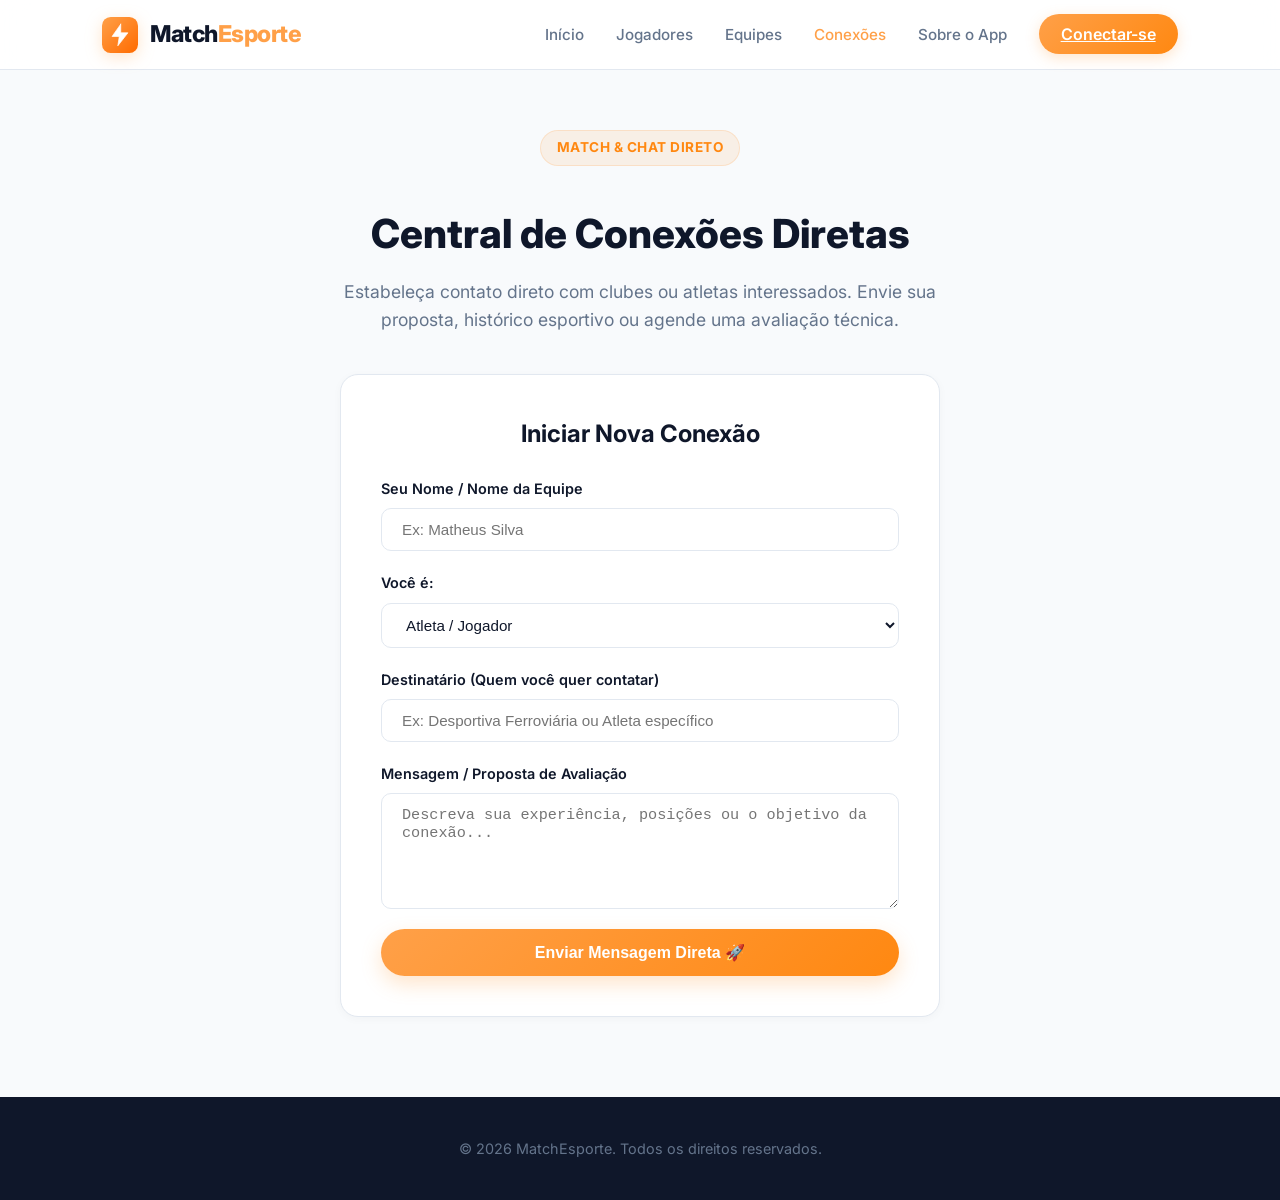
==== conexoes.html @ e2c893e6 "Add conexoes.html for direct connection page This file contains the HTML structure for the 'Conexões" ====
<!DOCTYPE html>
<html lang="pt-BR">
<head>
    <meta charset="UTF-8">
    <meta name="viewport" content="width=device-width, initial-scale=1.0">
    <title>MatchEsporte - Conexões Diretas</title>
    <!-- Google Fonts -->
    <link href="https://fonts.googleapis.com/css2?family=Inter:wght@300;400;500;600;700;800&display=swap" rel="stylesheet">
    <link rel="stylesheet" href="style.css">
</head>
<body>

    <!-- CABEÇALHO / NAVBAR -->
    <header class="navbar">
        <a href="home.html" class="logo-brand">
            <svg class="logo-icon-svg" viewBox="0 0 100 100" fill="none" xmlns="http://www.w3.org/2000/svg">
                <rect width="100" height="100" rx="24" fill="url(#logo-grad)"/>
                <path d="M52 20L28 54H48L44 80L72 44H52L52 20Z" fill="white" stroke="white" stroke-width="2" stroke-linecap="round" stroke-linejoin="round"/>
                <defs>
                    <linearGradient id="logo-grad" x1="0" y1="0" x2="100" y2="100" gradientUnits="userSpaceOnUse">
                        <stop stop-color="#FFA048"/>
                        <stop offset="1" stop-color="#FF6B00"/>
                    </linearGradient>
                </defs>
            </svg>
            <div class="logo">Match<span>Esporte</span></div>
        </a>
        
        <button class="menu-toggle" id="mobile-menu-btn" aria-label="Abrir Menu">
            <span></span>
            <span></span>
            <span></span>
        </button>

        <nav id="nav-menu">
            <ul>
                <li><a href="home.html">Início</a></li>
                <li><a href="jogadores.html">Jogadores</a></li>
                <li><a href="equipes.html">Equipes</a></li>
                <li><a href="conexoes.html" class="active">Conexões</a></li>
                <li><a href="sobre.html">Sobre o App</a></li>
                <li><a href="conexoes.html" class="btn-nav">Conectar-se</a></li>
            </ul>
        </nav>
    </header>

    <!-- CONTEÚDO PRINCIPAL: CONEXÕES DIRETAS -->
    <main class="main-content-page">
        <section class="page-header-section">
            <span class="badge">Match & Chat Direto</span>
            <h1>Central de Conexões Diretas</h1>
            <p>Estabeleça contato direto com clubes ou atletas interessados. Envie sua proposta, histórico esportivo ou agende uma avaliação técnica.</p>
        </section>

        <div class="connection-container">
            <div class="connection-card-form">
                <h2>Iniciar Nova Conexão</h2>
                <form onsubmit="event.preventDefault(); alert('Solicitação enviada com sucesso! O clube ou atleta responderá em breve.');">
                    <div class="form-group">
                        <label for="seu-nome">Seu Nome / Nome da Equipe</label>
                        <input type="text" id="seu-nome" placeholder="Ex: Matheus Silva" required class="search-input">
                    </div>

                    <div class="form-group">
                        <label for="tipo-perfil">Você é:</label>
                        <select id="tipo-perfil" class="filter-select" required>
                            <option value="atleta">Atleta / Jogador</option>
                            <option value="clube">Clube / Olheiro / Equipe</option>
                        </select>
                    </div>

                    <div class="form-group">
                        <label for="destinatario">Destinatário (Quem você quer contatar)</label>
                        <input type="text" id="destinatario" placeholder="Ex: Desportiva Ferroviária ou Atleta específico" required class="search-input">
                    </div>

                    <div class="form-group">
                        <label for="mensagem">Mensagem / Proposta de Avaliação</label>
                        <textarea id="mensagem" rows="5" placeholder="Descreva sua experiência, posições ou o objetivo da conexão..." class="search-input" required style="resize: vertical;"></textarea>
                    </div>

                    <button type="submit" class="btn-primary btn-full">Enviar Mensagem Direta 🚀</button>
                </form>
            </div>
        </div>
    </main>

    <!-- RODAPÉ -->
    <footer class="footer">
        <p>&copy; 2026 MatchEsporte. Todos os direitos reservados.</p>
    </footer>

    <script>
        const menuBtn = document.getElementById('mobile-menu-btn');
        const navMenu = document.getElementById('nav-menu');
        menuBtn.addEventListener('click', () => { navMenu.classList.toggle('active'); });
    </script>
</body>
</html>
---- style.css ----
/* ==========================================================================
   VARIAVEIS E PALETA DE CORES (MATCHESPORTE)
   ========================================================================== */
:root {
    --primary: #FFA048;          
    --primary-hover: #FF8811;    
    --primary-glow: rgba(255, 160, 72, 0.28);
    --secondary: #0F172A;        
    --bg-main: #F8FAFC;          
    --neutral-1: #F1F5F9;
    --neutral-2: #FFFFFF;        
    --neutral-3: #E2E8F0;        
    --neutral-4: #64748B;        
    --neutral-5: #0F172A;        
    --shadow-sm: 0 2px 10px rgba(15, 23, 42, 0.03);
    --shadow-md: 0 10px 30px rgba(15, 23, 42, 0.08);
    --shadow-lg: 0 20px 40px rgba(15, 23, 42, 0.12);
    --radius-sm: 10px;
    --radius-md: 18px;
    --radius-lg: 24px;
    --transition: all 0.25s cubic-bezier(0.4, 0, 0.2, 1); /* Menor que 400ms para fluidez */
}

/* RESET E ESTILOS GLOBAIS */
* {
    margin: 0;
    padding: 0;
    box-sizing: border-box;
}

html {
    scroll-behavior: smooth;
}

body {
    font-family: 'Inter', -apple-system, BlinkMacSystemFont, sans-serif;
    background-color: var(--bg-main);
    color: var(--neutral-5);
    line-height: 1.6;
    overflow-x: hidden;
    -webkit-font-smoothing: antialiased;
}

/* ==========================================================================
   NAVBAR & LOGO SVG
   ========================================================================== */
.navbar {
    display: flex;
    justify-content: space-between;
    align-items: center;
    padding: 16px 8%;
    background-color: rgba(255, 255, 255, 0.88);
    backdrop-filter: blur(14px);
    -webkit-backdrop-filter: blur(14px);
    position: fixed;
    top: 0;
    width: 100%;
    z-index: 1000;
    border-bottom: 1px solid var(--neutral-3);
    transition: var(--transition);
}

.logo-brand {
    display: flex;
    align-items: center;
    gap: 12px;
    text-decoration: none;
}

.logo-icon-svg {
    width: 36px;
    height: 36px;
    filter: drop-shadow(0 4px 8px var(--primary-glow));
}

.logo {
    font-size: 1.45rem;
    font-weight: 800;
    letter-spacing: -0.5px;
    color: var(--neutral-5);
}

.logo span {
    color: var(--primary);
}

.menu-toggle {
    display: none;
    flex-direction: column;
    justify-content: space-between;
    width: 26px;
    height: 18px;
    background: transparent;
    border: none;
    cursor: pointer;
    z-index: 1001;
}

.menu-toggle span {
    width: 100%;
    height: 2.5px;
    background-color: var(--neutral-5);
    border-radius: 4px;
    transition: var(--transition);
}

.navbar nav ul {
    display: flex;
    list-style: none;
    gap: 32px;
    align-items: center;
}

/* ==========================================================================
   APLICAÇÃO DE :first-child, :last-child e :not() NO MENU DE NAVEGAÇÃO
   ========================================================================== */
/* O primeiro item do menu ganha um destaque sutil */
.navbar nav ul li:first-child a {
    font-weight: 600;
}

/* O último item do menu (geralmente o botão de destaque) usa :not() para não seguir o estilo padrão de texto */
.navbar nav ul li:not(:last-child) a {
    text-decoration: none;
    color: var(--neutral-4);
    font-weight: 500;
    font-size: 0.95rem;
    transition: var(--transition);
}

.navbar nav ul li:not(:last-child) a:hover,
.navbar nav ul li:not(:last-child) a.active {
    color: var(--primary);
}

/* Foco do Teclado (:focus-visible) obrigatório e visível em todos os links do menu */
.navbar nav ul li a:focus-visible {
    outline: 3px solid var(--primary);
    outline-offset: 4px;
    border-radius: 4px;
}

.btn-nav {
    background: linear-gradient(135deg, var(--primary) 0%, var(--primary-hover) 100%);
    color: var(--neutral-2) !important;
    padding: 10px 22px;
    border-radius: 30px;
    font-weight: 600 !important;
    box-shadow: 0 4px 14px var(--primary-glow);
    transition: var(--transition);
}

/* Microinterações completas para o botão principal do menu */
.btn-nav:hover {
    transform: translateY(-2px);
    box-shadow: 0 6px 20px var(--primary-glow);
}

.btn-nav:focus-visible {
    outline: 3px solid var(--secondary);
    outline-offset: 2px;
}

.btn-nav:active {
    transform: translateY(0) scale(0.98);
}

/* ==========================================================================
   HERO SECTION
   ========================================================================== */
.hero {
    min-height: 85vh;
    display: flex;
    align-items: center;
    justify-content: center;
    text-align: center;
    padding: 150px 20px 80px;
    background: radial-gradient(circle at top, rgba(255, 160, 72, 0.12) 0%, transparent 65%), var(--neutral-2);
    border-bottom: 1px solid var(--neutral-3);
}

.hero-content {
    max-width: 820px;
}

.badge {
    display: inline-flex;
    align-items: center;
    gap: 8px;
    background-color: rgba(255, 160, 72, 0.12);
    color: var(--primary-hover);
    padding: 6px 16px;
    border-radius: 20px;
    font-size: 0.85rem;
    font-weight: 700;
    letter-spacing: 0.5px;
    text-transform: uppercase;
    margin-bottom: 24px;
    border: 1px solid rgba(255, 160, 72, 0.2);
}

.hero h1 {
    font-size: 3.5rem;
    font-weight: 800;
    line-height: 1.15;
    letter-spacing: -1.2px;
    margin-bottom: 24px;
    color: var(--neutral-5);
}

.hero p {
    font-size: 1.25rem;
    color: var(--neutral-4);
    margin-bottom: 40px;
    font-weight: 400;
}

.hero-buttons {
    display: flex;
    justify-content: center;
    gap: 16px;
}

/* ==========================================================================
   BOTÕES GERAIS COM MICROINTERAÇÕES (:hover, :focus-visible, :active)
   ========================================================================== */
.btn-primary, .btn-secondary {
    padding: 14px 32px;
    border-radius: 30px;
    font-weight: 600;
    font-size: 1rem;
    text-decoration: none;
    transition: var(--transition);
    cursor: pointer;
    border: none;
}

.btn-primary {
    background: linear-gradient(135deg, var(--primary) 0%, var(--primary-hover) 100%);
    color: var(--neutral-2);
    box-shadow: 0 8px 20px var(--primary-glow);
}

/* 1. Hover Mouse em cima */
.btn-primary:hover {
    transform: translateY(-3px);
    box-shadow: 0 12px 24px var(--primary-glow);
}

/* 2. Focus do Teclado (Nunca removido!) */
.btn-primary:focus-visible {
    outline: 3px solid var(--secondary);
    outline-offset: 3px;
}

/* 3. Active Sendo clicado */
.btn-primary:active {
    transform: translateY(-1px) scale(0.98);
}

.btn-secondary {
    background-color: var(--neutral-2);
    color: var(--neutral-5);
    border: 1px solid var(--neutral-3);
    box-shadow: var(--shadow-sm);
}

.btn-secondary:hover {
    border-color: var(--primary);
    color: var(--primary);
    transform: translateY(-3px);
}

.btn-secondary:focus-visible {
    outline: 3px solid var(--primary);
    outline-offset: 3px;
}

.btn-secondary:active {
    transform: translateY(-1px) scale(0.98);
}

/* ==========================================================================
   SEÇÃO RECURSOS & CARDS COM :nth-child e :hover
   ========================================================================== */
.features {
    padding: 100px 10%;
    background-color: var(--bg-main);
}

.features-container h2 {
    text-align: center;
    font-size: 2.25rem;
    font-weight: 800;
    letter-spacing: -0.5px;
    margin-bottom: 50px;
    color: var(--neutral-5);
}

.features-grid {
    display: grid;
    grid-template-columns: repeat(3, 1fr);
    gap: 32px;
    max-width: 1100px;
    margin: 0 auto;
}

.feature-card {
    background-color: var(--neutral-2);
    padding: 40px 32px;
    border-radius: var(--radius-md);
    border: 1px solid var(--neutral-3);
    box-shadow: var(--shadow-sm);
    transition: var(--transition);
}

/* APLICAÇÃO DE :nth-child(even) para diferenciar o card do meio sutilmente */
.features-grid .feature-card:nth-child(even) {
    background: linear-gradient(135deg, var(--neutral-2) 0%, rgba(255, 160, 72, 0.03) 100%);
    border-color: rgba(255, 160, 72, 0.2);
}

/* Efeito Hover nos cards (sobe e ganha sombra) */
.feature-card:hover {
    transform: translateY(-8px);
    box-shadow: var(--shadow-md);
    border-color: rgba(255, 160, 72, 0.5);
}

/* Foco por teclado nos cards para acessibilidade */
.feature-card:focus-visible {
    outline: 3px solid var(--primary);
    outline-offset: 4px;
}

.feature-icon {
    width: 52px;
    height: 52px;
    background: rgba(255, 160, 72, 0.12);
    color: var(--primary-hover);
    border-radius: 14px;
    display: flex;
    align-items: center;
    justify-content: center;
    font-size: 1.4rem;
    margin-bottom: 24px;
    transition: var(--transition);
}

/* Animação do ícone quando o card recebe hover */
.feature-card:hover .feature-icon {
    background: var(--primary);
    color: var(--neutral-2);
    transform: scale(1.05);
}

.feature-card h3 {
    font-size: 1.35rem;
    font-weight: 700;
    margin-bottom: 12px;
    color: var(--neutral-5);
}

.feature-card p {
    color: var(--neutral-4);
    font-size: 0.98rem;
    line-height: 1.65;
}

/* ==========================================================================
   ESTILOS PARA AS TELAS DE DIRETÓRIO (JOGADORES E EQUIPES)
   ========================================================================== */
.main-content-page {
    padding: 130px 8% 80px;
    min-height: 85vh;
}

.page-header-section {
    text-align: center;
    margin-bottom: 40px;
}

.page-header-section h1 {
    font-size: 2.5rem;
    font-weight: 800;
    margin: 12px 0;
    color: var(--neutral-5);
}

.page-header-section p {
    color: var(--neutral-4);
    font-size: 1.1rem;
    max-width: 650px;
    margin: 0 auto;
}

.filter-bar {
    display: flex;
    justify-content: center;
    gap: 16px;
    max-width: 700px;
    margin: 0 auto 40px;
}

.search-input, .filter-select {
    padding: 12px 20px;
    border-radius: var(--radius-sm);
    border: 1px solid var(--neutral-3);
    background-color: var(--neutral-2);
    font-size: 0.95rem;
    color: var(--neutral-5);
    outline: none;
    transition: var(--transition);
}

.search-input {
    flex: 2;
}

.filter-select {
    flex: 1;
}

/* Foco nos campos de input */
.search-input:focus, .filter-select:focus {
    border-color: var(--primary);
    box-shadow: 0 0 0 3px var(--primary-glow);
}

.directory-grid {
    display: grid;
    grid-template-columns: repeat(3, 1fr);
    gap: 30px;
    max-width: 1100px;
    margin: 0 auto;
}

.directory-card {
    background-color: var(--neutral-2);
    border-radius: var(--radius-md);
    border: 1px solid var(--neutral-3);
    padding: 24px;
    box-shadow: var(--shadow-sm);
    transition: var(--transition);
    display: flex;
    flex-direction: column;
    gap: 16px;
}

/* APLICAÇÃO DE :nth-child(even) nos cards de diretório */
.directory-card:nth-child(even) {
    background-color: #fafbfc;
}

.directory-card:hover {
    transform: translateY(-6px);
    box-shadow: var(--shadow-md);
    border-color: rgba(255, 160, 72, 0.4);
}

.card-top-info {
    display: flex;
    justify-content: space-between;
    align-items: center;
}

.status-badge {
    font-size: 0.75rem;
    font-weight: 700;
    padding: 4px 10px;
    border-radius: 12px;
}

.active-status {
    background-color: rgba(16, 185, 129, 0.12);
    color: #059669;
}

.hiring-status {
    background-color: rgba(255, 160, 72, 0.15);
    color: var(--primary-hover);
}

.sport-tag {
    font-size: 0.8rem;
    font-weight: 600;
    color: var(--neutral-4);
}

.profile-avatar-placeholder {
    width: 100%;
    height: 130px;
    background-color: var(--bg-main);
    border-radius: var(--radius-sm);
    display: flex;
    align-items: center;
    justify-content: center;
    font-size: 3rem;
    border: 1px solid var(--neutral-3);
}

.team-badge-bg {
    background: linear-gradient(135deg, rgba(15, 23, 42, 0.05) 0%, rgba(255, 160, 72, 0.1) 100%);
}

.directory-card h3 {
    font-size: 1.25rem;
    font-weight: 700;
    color: var(--neutral-5);
    margin-bottom: -10px;
}

.profile-subtitle {
    font-size: 0.9rem;
    color: var(--neutral-4);
    font-weight: 500;
}

.profile-stats {
    background-color: var(--bg-main);
    padding: 12px;
    border-radius: var(--radius-sm);
    font-size: 0.88rem;
    color: var(--neutral-4);
    display: flex;
    flex-direction: column;
    gap: 4px;
    border: 1px solid var(--neutral-3);
}

.profile-stats span {
    font-weight: 600;
    color: var(--neutral-5);
}

.btn-full {
    width: 100%;
    text-align: center;
    margin-top: auto;
}

/* ==========================================================================
   ESTILOS PARA FORMULÁRIOS (CONEXÕES, CONTATO E SUPORTE)
   ========================================================================== */
.connection-container {
    max-width: 600px;
    margin: 0 auto;
}

.connection-card-form {
    background-color: var(--neutral-2);
    border: 1px solid var(--neutral-3);
    padding: 40px;
    border-radius: var(--radius-md);
    box-shadow: var(--shadow-sm);
    transition: var(--transition);
}

.connection-card-form:hover {
    box-shadow: var(--shadow-md);
}

.connection-card-form h2 {
    font-size: 1.5rem;
    font-weight: 700;
    margin-bottom: 24px;
    color: var(--neutral-5);
    text-align: center;
}

.form-group {
    margin-bottom: 20px;
    display: flex;
    flex-direction: column;
    gap: 8px;
}

.form-group label {
    font-size: 0.9rem;
    font-weight: 600;
    color: var(--neutral-5);
}

.form-group .search-input,
.form-group .filter-select {
    width: 100%;
}

/* ==========================================================================
   ESTILOS DE SEÇÃO SOBRE E EQUIPE
   ========================================================================== */
.about-page-hero {
    padding: 160px 10% 80px;
    background: linear-gradient(180deg, var(--neutral-2) 0%, var(--bg-main) 100%);
    text-align: center;
    border-bottom: 1px solid var(--neutral-3);
}

.about-page-hero h1 {
    font-size: 3rem;
    font-weight: 800;
    letter-spacing: -1px;
    margin-bottom: 20px;
}

.about-page-hero p {
    max-width: 780px;
    margin: 0 auto;
    font-size: 1.2rem;
    color: var(--neutral-4);
}

.stats-grid {
    display: grid;
    grid-template-columns: repeat(3, 1fr);
    gap: 24px;
    max-width: 900px;
    margin: 50px auto 0;
}

.stat-card {
    background: var(--neutral-2);
    padding: 28px 20px;
    border-radius: var(--radius-md);
    border: 1px solid var(--neutral-3);
    box-shadow: var(--shadow-sm);
    transition: var(--transition);
}

/* Efeito hover nos cards de estatística */
.stat-card:hover {
    transform: translateY(-4px);
    border-color: var(--primary);
}

.stat-number {
    font-size: 2.2rem;
    font-weight: 800;
    color: var(--primary);
    margin-bottom: 4px;
}

.stat-label {
    font-size: 0.9rem;
    color: var(--neutral-4);
    font-weight: 500;
}

.about-details {
    padding: 90px 10%;
    background-color: var(--bg-main);
}

.about-grid {
    display: grid;
    grid-template-columns: repeat(2, 1fr);
    gap: 40px;
    max-width: 1100px;
    margin: 0 auto;
}

.about-box {
    background: var(--neutral-2);
    padding: 40px;
    border-radius: var(--radius-md);
    border: 1px solid var(--neutral-3);
    box-shadow: var(--shadow-sm);
    transition: var(--transition);
}

.about-box:hover {
    transform: translateY(-4px);
    box-shadow: var(--shadow-md);
}

.about-box h3 {
    font-size: 1.5rem;
    font-weight: 700;
    margin-bottom: 16px;
    color: var(--neutral-5);
    display: flex;
    align-items: center;
    gap: 10px;
}

.about-box p {
    color: var(--neutral-4);
    line-height: 1.7;
    font-size: 1.02rem;
}

.team-section {
    padding: 100px 10%;
    background-color: var(--neutral-2);
    border-top: 1px solid var(--neutral-3);
}

.team-header {
    text-align: center;
    margin-bottom: 60px;
}

.team-header h2 {
    font-size: 2.4rem;
    font-weight: 800;
    letter-spacing: -0.5px;
    color: var(--neutral-5);
    margin-bottom: 12px;
}

.team-header p {
    color: var(--neutral-4);
    font-size: 1.1rem;
}

.team-main {
    display: flex;
    flex-direction: column;
    align-items: center;
    gap: 60px;
}

.team-photo-wrapper {
    text-align: center;
    max-width: 650px;
    width: 100%;
}

.team-photo-wrapper img {
    border-radius: var(--radius-md);
    box-shadow: var(--shadow-lg);
    border: 1px solid var(--neutral-3);
    width: 100%;
    height: auto;
    object-fit: cover;
}

.team-photo-wrapper figcaption {
    margin-top: 14px;
    color: var(--neutral-4);
    font-size: 0.9rem;
    font-weight: 500;
}

.members-grid {
    display: grid;
    grid-template-columns: repeat(3, 1fr);
    gap: 32px;
    width: 100%;
    max-width: 1000px;
}

.member-card {
    background-color: var(--bg-main);
    padding: 36px 28px;
    border-radius: var(--radius-md);
    text-align: center;
    border: 1px solid var(--neutral-3);
    box-shadow: var(--shadow-sm);
    transition: var(--transition);
}

/* Efeito de hover nos membros da equipe */
.member-card:hover {
    transform: translateY(-6px);
    box-shadow: var(--shadow-md);
    border-color: rgba(255, 160, 72, 0.4);
}

.member-avatar {
    width: 68px;
    height: 68px;
    border-radius: 50%;
    background: linear-gradient(135deg, var(--primary) 0%, var(--secondary) 100%);
    color: var(--neutral-2);
    display: flex;
    align-items: center;
    justify-content: center;
    font-size: 1.35rem;
    font-weight: 700;
    margin: 0 auto 20px;
    box-shadow: 0 4px 12px rgba(0, 0, 0, 0.1);
}

.member-card h3 {
    font-size: 1.25rem;
    font-weight: 700;
    margin-bottom: 6px;
    color: var(--neutral-5);
}

.member-role {
    color: var(--neutral-4);
    font-size: 0.95rem;
    margin-bottom: 22px;
}

.instagram-link {
    display: inline-flex;
    align-items: center;
    justify-content: center;
    color: var(--primary-hover);
    background-color: rgba(255, 160, 72, 0.12);
    padding: 9px 20px;
    border-radius: 20px;
    text-decoration: none;
    font-weight: 600;
    font-size: 0.88rem;
    transition: var(--transition);
}

.instagram-link:hover {
    background-color: var(--primary);
    color: var(--neutral-2);
}

.instagram-link:focus-visible {
    outline: 3px solid var(--secondary);
    outline-offset: 2px;
}

/* ==========================================================================
   RODAPÉ
   ========================================================================== */
.footer {
    text-align: center;
    padding: 40px 20px;
    background-color: var(--secondary);
    color: var(--neutral-4);
    font-size: 0.9rem;
}

/* ==========================================================================
   RESPONSIVIDADE (MOBILE & TABLET)
   ========================================================================== */
@media (max-width: 992px) {
    .hero h1, .about-page-hero h1 {
        font-size: 2.75rem;
    }

    .members-grid,
    .features-grid,
    .about-grid {
        grid-template-columns: repeat(2, 1fr);
    }
}

@media (max-width: 768px) {
    .menu-toggle {
        display: flex;
    }

    .navbar nav {
        position: absolute;
        top: 100%;
        left: 0;
        width: 100%;
        background-color: rgba(255, 255, 255, 0.98);
        backdrop-filter: blur(16px);
        border-bottom: 1px solid var(--neutral-3);
        display: none;
        box-shadow: var(--shadow-md);
    }

    .navbar nav.active {
        display: block;
    }

    .navbar nav ul {
        flex-direction: column;
        padding: 30px 20px;
        gap: 20px;
    }

    .hero, .about-page-hero {
        padding-top: 130px;
    }

    .hero h1, .about-page-hero h1 {
        font-size: 2.1rem;
    }

    .hero-buttons {
        flex-direction: column;
    }

    .btn-primary, .btn-secondary {
        width: 100%;
    }

    .features, .team-section, .about-details {
        padding: 60px 6%;
    }

    .members-grid,
    .features-grid,
    .stats-grid,
    .about-grid {
        grid-template-columns: 1fr;
    }
}
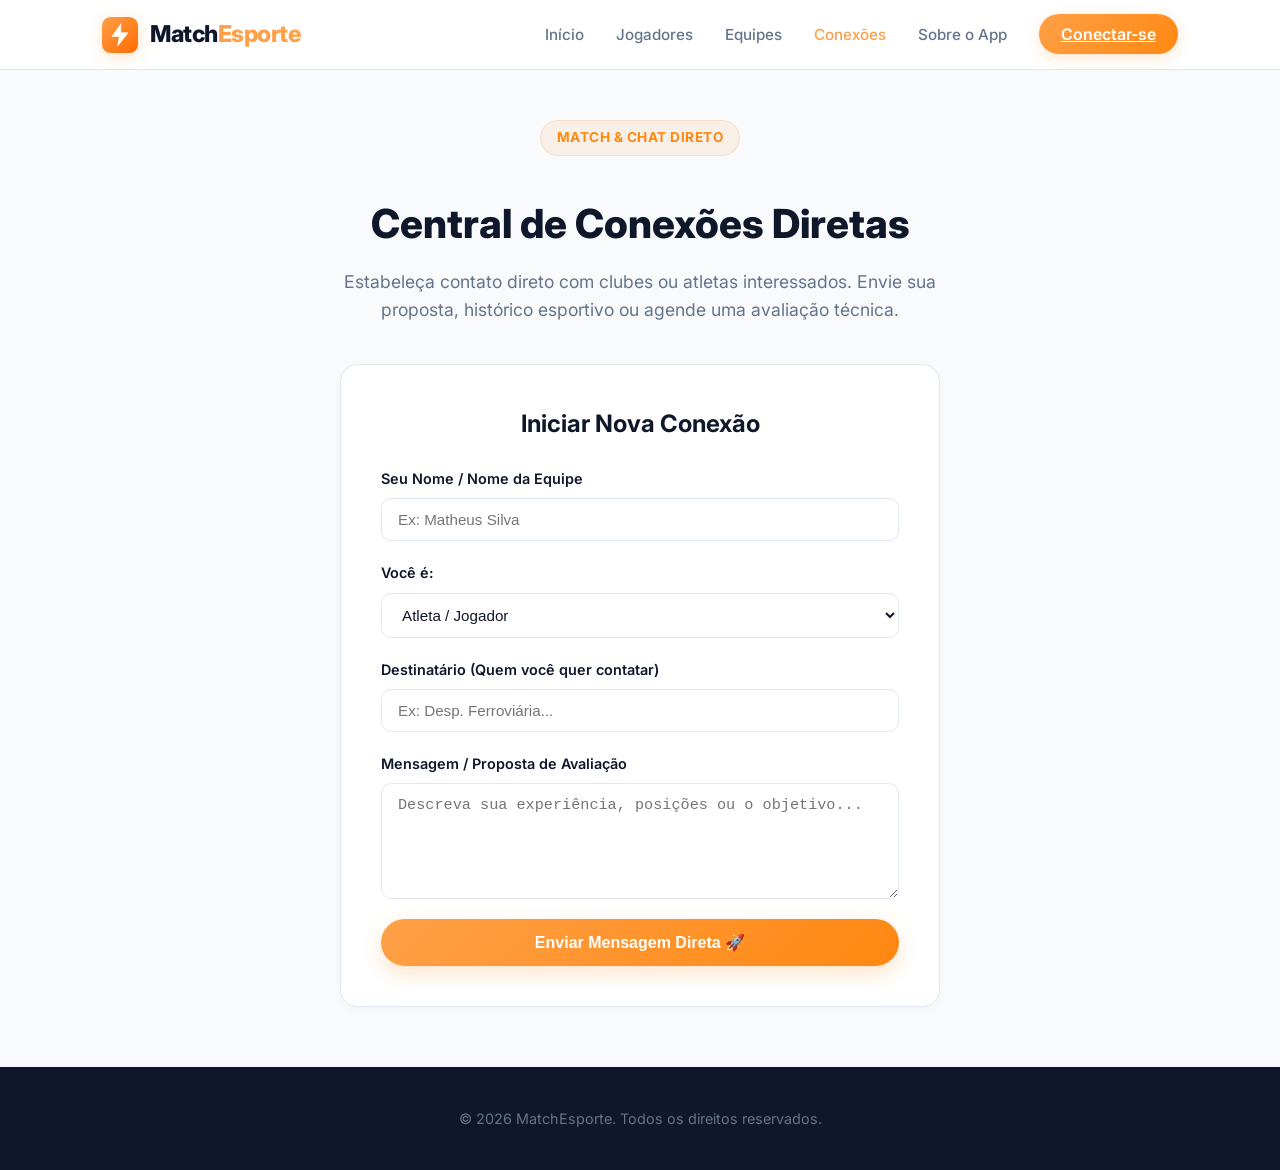
==== commit ee42156d: "Update conexoes.html" ====
--- a/conexoes.html
+++ b/conexoes.html
@@ -7,6 +7,20 @@
     <!-- Google Fonts -->
     <link href="https://fonts.googleapis.com/css2?family=Inter:wght@300;400;500;600;700;800&display=swap" rel="stylesheet">
     <link rel="stylesheet" href="style.css">
+    <style>
+        /* Estilo para garantir que placeholders longos ajustem e coloquem reticências no mobile */
+        .search-input {
+            text-overflow: ellipsis;
+            white-space: nowrap;
+            overflow: hidden;
+        }
+        /* Para telas maiores permitir quebra se necessário, mas no mobile previne corte feio */
+        @media (max-width: 600px) {
+            .search-input::placeholder {
+                font-size: 13px;
+            }
+        }
+    </style>
 </head>
 <body>
 
@@ -71,12 +85,13 @@
 
                     <div class="form-group">
                         <label for="destinatario">Destinatário (Quem você quer contatar)</label>
-                        <input type="text" id="destinatario" placeholder="Ex: Desportiva Ferroviária ou Atleta específico" required class="search-input">
+                        <!-- Exemplo otimizado e curto com reticências automáticas para não estourar no mobile -->
+                        <input type="text" id="destinatario" placeholder="Ex: Desp. Ferroviária..." required class="search-input">
                     </div>
 
                     <div class="form-group">
                         <label for="mensagem">Mensagem / Proposta de Avaliação</label>
-                        <textarea id="mensagem" rows="5" placeholder="Descreva sua experiência, posições ou o objetivo da conexão..." class="search-input" required style="resize: vertical;"></textarea>
+                        <textarea id="mensagem" rows="5" placeholder="Descreva sua experiência, posições ou o objetivo..." class="search-input" required style="resize: vertical;"></textarea>
                     </div>
 
                     <button type="submit" class="btn-primary btn-full">Enviar Mensagem Direta 🚀</button>
--- a/style.css
+++ b/style.css
@@ -899,3 +899,135 @@
         grid-template-columns: 1fr;
     }
 }
+
+/* ==========================================================================
+   CORREÇÃO DEFINITIVA DE CONTEÚDO CORTADO EM JOGADORES E EQUIPES
+   ========================================================================== */
+
+/* Garante que o container principal ocupe 100% da largura segura e centralizada */
+.main-content-page {
+    width: 100%;
+    max-width: 1200px;
+    margin: 0 auto;
+    padding: 120px 4% 60px 4%; /* Margens laterais seguras de 4% para mobile */
+}
+
+/* Corrige o grid para que os cards se ajustem automaticamente ao tamanho da tela */
+.directory-grid {
+    display: grid;
+    grid-template-columns: repeat(auto-fit, minmax(280px, 1fr));
+    gap: 20px;
+    width: 100%;
+    max-width: 100%;
+    margin: 0 auto;
+}
+
+/* Estilização interna do card para evitar qualquer transbordamento */
+.directory-card {
+    background-color: var(--neutral-2);
+    border-radius: var(--radius-md);
+    border: 1px solid var(--neutral-3);
+    padding: 20px;
+    box-shadow: var(--shadow-sm);
+    transition: var(--transition);
+    display: flex;
+    flex-direction: column;
+    justify-content: space-between;
+    width: 100%;
+    box-sizing: border-box;
+    word-break: break-word; /* Evita que textos longos estourem o card */
+}
+
+/* Ajustes visuais internos para que tudo fique visível no celular */
+.card-top-info {
+    display: flex;
+    justify-content: space-between;
+    align-items: center;
+    margin-bottom: 12px;
+    flex-wrap: wrap;
+    gap: 8px;
+}
+
+.profile-avatar-placeholder {
+    width: 100%;
+    height: 110px; /* Altura otimizada para mobile */
+    background-color: var(--bg-main);
+    border-radius: var(--radius-sm);
+    display: flex;
+    align-items: center;
+    justify-content: center;
+    font-size: 2.8rem;
+    border: 1px solid var(--neutral-3);
+    margin-bottom: 12px;
+}
+
+.directory-card h3 {
+    font-size: 1.15rem;
+    font-weight: 700;
+    color: var(--neutral-5);
+    margin-bottom: 4px;
+}
+
+.profile-subtitle {
+    font-size: 0.88rem;
+    color: var(--neutral-4);
+    font-weight: 500;
+    margin-bottom: 12px;
+}
+
+.profile-stats {
+    background-color: var(--bg-main);
+    padding: 10px 12px;
+    border-radius: var(--radius-sm);
+    font-size: 0.85rem;
+    color: var(--neutral-4);
+    display: flex;
+    flex-direction: column;
+    gap: 6px;
+    border: 1px solid var(--neutral-3);
+    margin-bottom: 16px;
+}
+
+.profile-stats span {
+    font-weight: 600;
+    color: var(--neutral-5);
+}
+
+/* Botões do card alinhados e sem cortar */
+.directory-card .btn-primary {
+    width: 100%;
+    padding: 12px 16px;
+    font-size: 0.9rem;
+    text-align: center;
+    box-sizing: border-box;
+}
+
+/* Filtros responsivos */
+.filter-bar {
+    display: flex;
+    flex-direction: column; /* No mobile empilha o input e o select perfeitamente */
+    gap: 12px;
+    width: 100%;
+    max-width: 100%;
+    margin: 0 auto 30px;
+}
+
+.search-input, .filter-select {
+    width: 100%;
+    padding: 12px 16px;
+    font-size: 0.95rem;
+    box-sizing: border-box;
+}
+
+/* Ajuste específico para telas maiores (computador/tablet) */
+@media (min-width: 768px) {
+    .filter-bar {
+        flex-direction: row; /* No computador volta a ficar lado a lado */
+    }
+    .search-input {
+        flex: 2;
+    }
+    .filter-select {
+        flex: 1;
+    }
+}
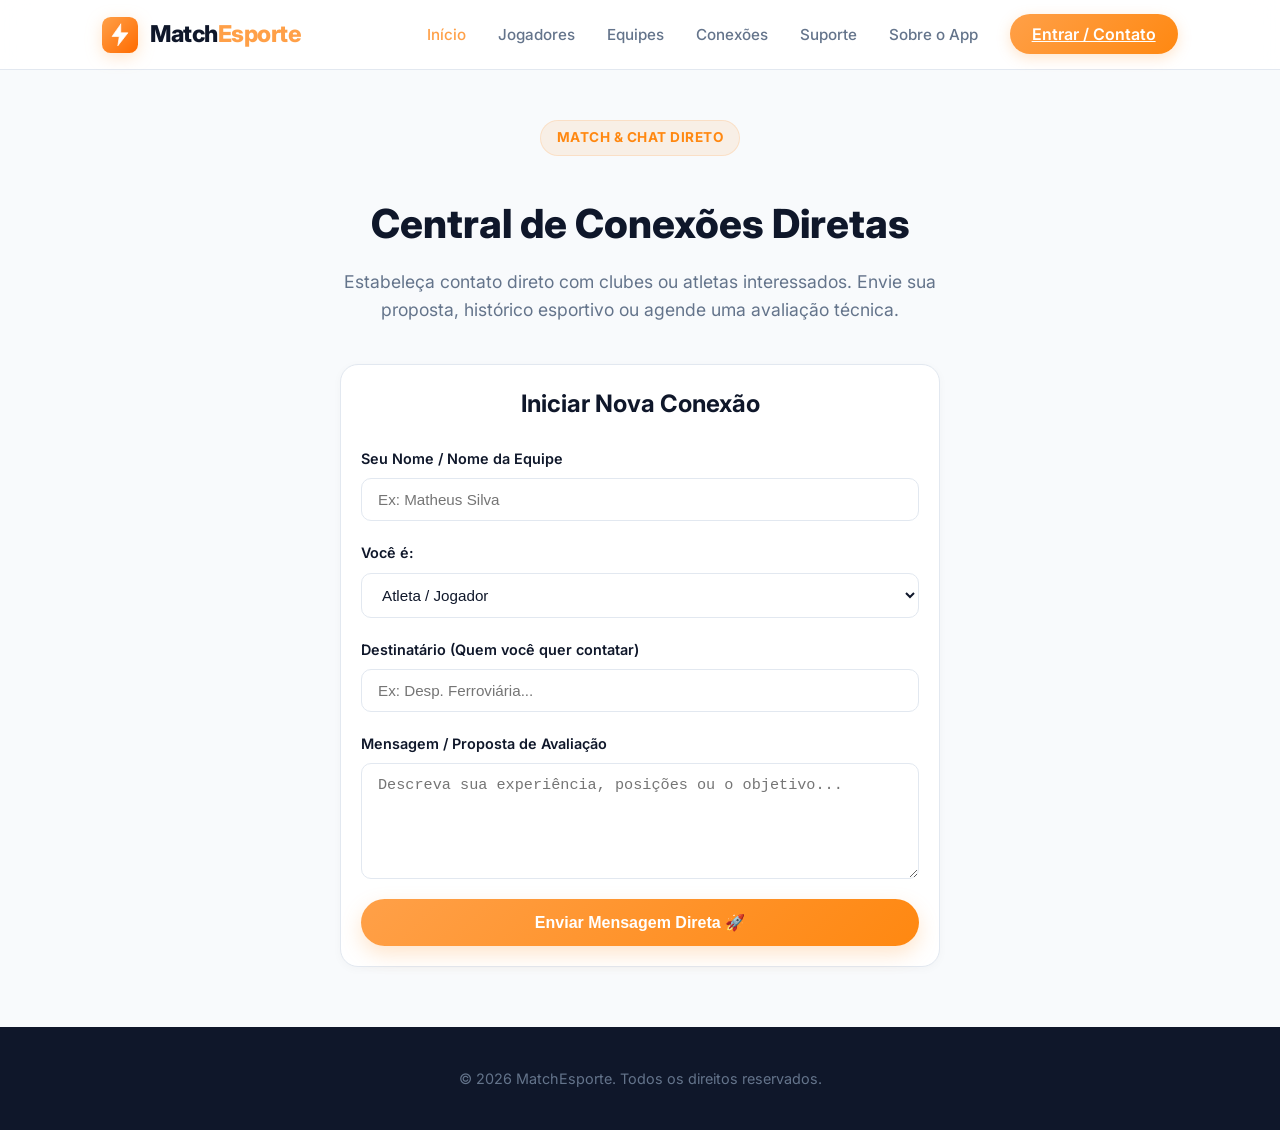
==== commit 3f459f20: "Update conexoes.html" ====
--- a/conexoes.html
+++ b/conexoes.html
@@ -48,12 +48,13 @@
 
         <nav id="nav-menu">
             <ul>
-                <li><a href="home.html">Início</a></li>
+                <li><a href="home.html" class="active">Início</a></li>
                 <li><a href="jogadores.html">Jogadores</a></li>
                 <li><a href="equipes.html">Equipes</a></li>
-                <li><a href="conexoes.html" class="active">Conexões</a></li>
+                <li><a href="conexoes.html">Conexões</a></li>
+                <li><a href="suporte.html">Suporte</a></li>
                 <li><a href="sobre.html">Sobre o App</a></li>
-                <li><a href="conexoes.html" class="btn-nav">Conectar-se</a></li>
+                <li><a href="contato.html" class="btn-nav">Entrar / Contato</a></li>
             </ul>
         </nav>
     </header>
@@ -105,10 +106,12 @@
         <p>&copy; 2026 MatchEsporte. Todos os direitos reservados.</p>
     </footer>
 
-    <script>
-        const menuBtn = document.getElementById('mobile-menu-btn');
-        const navMenu = document.getElementById('nav-menu');
-        menuBtn.addEventListener('click', () => { navMenu.classList.toggle('active'); });
-    </script>
+    <button class="menu-toggle" id="mobile-menu-btn" aria-label="Abrir Menu">
+  <span></span>
+  <span></span>
+  <span></span>
+</button>
+
+    
 </body>
 </html>
--- a/style.css
+++ b/style.css
@@ -18,7 +18,7 @@
     --radius-sm: 10px;
     --radius-md: 18px;
     --radius-lg: 24px;
-    --transition: all 0.25s cubic-bezier(0.4, 0, 0.2, 1); /* Menor que 400ms para fluidez */
+    --transition: all 0.25s cubic-bezier(0.4, 0, 0.2, 1);
 }
 
 /* RESET E ESTILOS GLOBAIS */
@@ -58,6 +58,8 @@
     z-index: 1000;
     border-bottom: 1px solid var(--neutral-3);
     transition: var(--transition);
+    flex-wrap: wrap; /* Adicionado para evitar quebra no menu */
+    gap: 10px;      /* Adicionado para espaçamento seguro */
 }
 
 .logo-brand {
@@ -109,17 +111,16 @@
     list-style: none;
     gap: 32px;
     align-items: center;
+    flex-wrap: wrap; /* Adicionado para alinhar perfeitamente se a tela diminuir */
 }
 
 /* ==========================================================================
    APLICAÇÃO DE :first-child, :last-child e :not() NO MENU DE NAVEGAÇÃO
    ========================================================================== */
-/* O primeiro item do menu ganha um destaque sutil */
 .navbar nav ul li:first-child a {
     font-weight: 600;
 }
 
-/* O último item do menu (geralmente o botão de destaque) usa :not() para não seguir o estilo padrão de texto */
 .navbar nav ul li:not(:last-child) a {
     text-decoration: none;
     color: var(--neutral-4);
@@ -133,7 +134,6 @@
     color: var(--primary);
 }
 
-/* Foco do Teclado (:focus-visible) obrigatório e visível em todos os links do menu */
 .navbar nav ul li a:focus-visible {
     outline: 3px solid var(--primary);
     outline-offset: 4px;
@@ -150,7 +150,6 @@
     transition: var(--transition);
 }
 
-/* Microinterações completas para o botão principal do menu */
 .btn-nav:hover {
     transform: translateY(-2px);
     box-shadow: 0 6px 20px var(--primary-glow);
@@ -222,7 +221,7 @@
 }
 
 /* ==========================================================================
-   BOTÕES GERAIS COM MICROINTERAÇÕES (:hover, :focus-visible, :active)
+   BOTÕES GERAIS COM MICROINTERAÇÕES
    ========================================================================== */
 .btn-primary, .btn-secondary {
     padding: 14px 32px;
@@ -241,19 +240,16 @@
     box-shadow: 0 8px 20px var(--primary-glow);
 }
 
-/* 1. Hover Mouse em cima */
 .btn-primary:hover {
     transform: translateY(-3px);
     box-shadow: 0 12px 24px var(--primary-glow);
 }
 
-/* 2. Focus do Teclado (Nunca removido!) */
 .btn-primary:focus-visible {
     outline: 3px solid var(--secondary);
     outline-offset: 3px;
 }
 
-/* 3. Active Sendo clicado */
 .btn-primary:active {
     transform: translateY(-1px) scale(0.98);
 }
@@ -281,7 +277,7 @@
 }
 
 /* ==========================================================================
-   SEÇÃO RECURSOS & CARDS COM :nth-child e :hover
+   SEÇÃO RECURSOS & CARDS
    ========================================================================== */
 .features {
     padding: 100px 10%;
@@ -314,20 +310,17 @@
     transition: var(--transition);
 }
 
-/* APLICAÇÃO DE :nth-child(even) para diferenciar o card do meio sutilmente */
 .features-grid .feature-card:nth-child(even) {
     background: linear-gradient(135deg, var(--neutral-2) 0%, rgba(255, 160, 72, 0.03) 100%);
     border-color: rgba(255, 160, 72, 0.2);
 }
 
-/* Efeito Hover nos cards (sobe e ganha sombra) */
 .feature-card:hover {
     transform: translateY(-8px);
     box-shadow: var(--shadow-md);
     border-color: rgba(255, 160, 72, 0.5);
 }
 
-/* Foco por teclado nos cards para acessibilidade */
 .feature-card:focus-visible {
     outline: 3px solid var(--primary);
     outline-offset: 4px;
@@ -347,7 +340,6 @@
     transition: var(--transition);
 }
 
-/* Animação do ícone quando o card recebe hover */
 .feature-card:hover .feature-icon {
     background: var(--primary);
     color: var(--neutral-2);
@@ -421,7 +413,6 @@
     flex: 1;
 }
 
-/* Foco nos campos de input */
 .search-input:focus, .filter-select:focus {
     border-color: var(--primary);
     box-shadow: 0 0 0 3px var(--primary-glow);
@@ -447,7 +438,6 @@
     gap: 16px;
 }
 
-/* APLICAÇÃO DE :nth-child(even) nos cards de diretório */
 .directory-card:nth-child(even) {
     background-color: #fafbfc;
 }
@@ -540,7 +530,7 @@
 }
 
 /* ==========================================================================
-   ESTILOS PARA FORMULÁRIOS (CONEXÕES, CONTATO E SUPORTE)
+   ESTILOS PARA FORMULÁRIOS
    ========================================================================== */
 .connection-container {
     max-width: 600px;
@@ -627,7 +617,6 @@
     transition: var(--transition);
 }
 
-/* Efeito hover nos cards de estatística */
 .stat-card:hover {
     transform: translateY(-4px);
     border-color: var(--primary);
@@ -760,7 +749,6 @@
     transition: var(--transition);
 }
 
-/* Efeito de hover nos membros da equipe */
 .member-card:hover {
     transform: translateY(-6px);
     box-shadow: var(--shadow-md);
@@ -831,17 +819,166 @@
 }
 
 /* ==========================================================================
-   RESPONSIVIDADE (MOBILE & TABLET)
+   RESPONSIVIDADE (MOBILE & TABLET) E CORREÇÕES DE CONTEÚDO CORTADO
    ========================================================================== */
+.main-content-page {
+    width: 100%;
+    max-width: 1200px;
+    margin: 0 auto;
+    padding: 120px 4% 60px 4%;
+    box-sizing: border-box;
+}
+
+.directory-grid, .features-grid, .members-grid, .stats-grid, .about-grid {
+    display: grid;
+    grid-template-columns: repeat(auto-fit, minmax(260px, 1fr));
+    gap: 20px;
+    width: 100%;
+    max-width: 100%;
+    margin: 0 auto;
+}
+
+.directory-card, .feature-card, .member-card, .stat-card, .about-box, .connection-card-form {
+    background-color: var(--neutral-2);
+    border-radius: var(--radius-md);
+    border: 1px solid var(--neutral-3);
+    padding: 20px;
+    box-shadow: var(--shadow-sm);
+    transition: var(--transition);
+    display: flex;
+    flex-direction: column;
+    justify-content: space-between;
+    width: 100%;
+    box-sizing: border-box;
+    word-break: break-word;
+}
+
+.directory-card:hover {
+    transform: translateY(-6px);
+    box-shadow: var(--shadow-md);
+    border-color: rgba(255, 160, 72, 0.4);
+}
+
+.card-top-info {
+    display: flex;
+    justify-content: space-between;
+    align-items: center;
+    margin-bottom: 12px;
+    flex-wrap: wrap;
+    gap: 8px;
+}
+
+.status-badge {
+    font-size: 0.75rem;
+    font-weight: 700;
+    padding: 4px 10px;
+    border-radius: 12px;
+}
+
+.active-status {
+    background-color: rgba(16, 185, 129, 0.12);
+    color: #059669;
+}
+
+.hiring-status {
+    background-color: rgba(255, 160, 72, 0.15);
+    color: var(--primary-hover);
+}
+
+.sport-tag {
+    font-size: 0.8rem;
+    font-weight: 600;
+    color: var(--neutral-4);
+}
+
+.profile-avatar-placeholder {
+    width: 100%;
+    height: 110px;
+    background-color: var(--bg-main);
+    border-radius: var(--radius-sm);
+    display: flex;
+    align-items: center;
+    justify-content: center;
+    font-size: 2.8rem;
+    border: 1px solid var(--neutral-3);
+    margin-bottom: 12px;
+}
+
+.team-badge-bg {
+    background: linear-gradient(135deg, rgba(15, 23, 42, 0.05) 0%, rgba(255, 160, 72, 0.1) 100%);
+}
+
+.directory-card h3 {
+    font-size: 1.15rem;
+    font-weight: 700;
+    color: var(--neutral-5);
+    margin-bottom: 4px;
+}
+
+.profile-subtitle {
+    font-size: 0.88rem;
+    color: var(--neutral-4);
+    font-weight: 500;
+    margin-bottom: 12px;
+}
+
+.profile-stats {
+    background-color: var(--bg-main);
+    padding: 10px 12px;
+    border-radius: var(--radius-sm);
+    font-size: 0.85rem;
+    color: var(--neutral-4);
+    display: flex;
+    flex-direction: column;
+    gap: 6px;
+    border: 1px solid var(--neutral-3);
+    margin-bottom: 16px;
+}
+
+.profile-stats span {
+    font-weight: 600;
+    color: var(--neutral-5);
+}
+
+.directory-card .btn-primary {
+    width: 100%;
+    padding: 12px 16px;
+    font-size: 0.9rem;
+    text-align: center;
+    box-sizing: border-box;
+}
+
+.filter-bar {
+    display: flex;
+    flex-direction: column;
+    gap: 12px;
+    width: 100%;
+    max-width: 100%;
+    margin: 0 auto 30px;
+}
+
+.search-input, .filter-select {
+    width: 100%;
+    padding: 12px 16px;
+    font-size: 0.95rem;
+    box-sizing: border-box;
+}
+
+@media (min-width: 768px) {
+    .filter-bar {
+        flex-direction: row;
+    }
+    .search-input {
+        flex: 2;
+    }
+    .filter-select {
+        flex: 1;
+    }
+}
+
 @media (max-width: 992px) {
     .hero h1, .about-page-hero h1 {
         font-size: 2.75rem;
-    }
-
-    .members-grid,
-    .features-grid,
-    .about-grid {
-        grid-template-columns: repeat(2, 1fr);
     }
 }
 
@@ -891,143 +1028,4 @@
     .features, .team-section, .about-details {
         padding: 60px 6%;
     }
-
-    .members-grid,
-    .features-grid,
-    .stats-grid,
-    .about-grid {
-        grid-template-columns: 1fr;
-    }
-}
-
-/* ==========================================================================
-   CORREÇÃO DEFINITIVA DE CONTEÚDO CORTADO EM JOGADORES E EQUIPES
-   ========================================================================== */
-
-/* Garante que o container principal ocupe 100% da largura segura e centralizada */
-.main-content-page {
-    width: 100%;
-    max-width: 1200px;
-    margin: 0 auto;
-    padding: 120px 4% 60px 4%; /* Margens laterais seguras de 4% para mobile */
-}
-
-/* Corrige o grid para que os cards se ajustem automaticamente ao tamanho da tela */
-.directory-grid {
-    display: grid;
-    grid-template-columns: repeat(auto-fit, minmax(280px, 1fr));
-    gap: 20px;
-    width: 100%;
-    max-width: 100%;
-    margin: 0 auto;
-}
-
-/* Estilização interna do card para evitar qualquer transbordamento */
-.directory-card {
-    background-color: var(--neutral-2);
-    border-radius: var(--radius-md);
-    border: 1px solid var(--neutral-3);
-    padding: 20px;
-    box-shadow: var(--shadow-sm);
-    transition: var(--transition);
-    display: flex;
-    flex-direction: column;
-    justify-content: space-between;
-    width: 100%;
-    box-sizing: border-box;
-    word-break: break-word; /* Evita que textos longos estourem o card */
-}
-
-/* Ajustes visuais internos para que tudo fique visível no celular */
-.card-top-info {
-    display: flex;
-    justify-content: space-between;
-    align-items: center;
-    margin-bottom: 12px;
-    flex-wrap: wrap;
-    gap: 8px;
-}
-
-.profile-avatar-placeholder {
-    width: 100%;
-    height: 110px; /* Altura otimizada para mobile */
-    background-color: var(--bg-main);
-    border-radius: var(--radius-sm);
-    display: flex;
-    align-items: center;
-    justify-content: center;
-    font-size: 2.8rem;
-    border: 1px solid var(--neutral-3);
-    margin-bottom: 12px;
-}
-
-.directory-card h3 {
-    font-size: 1.15rem;
-    font-weight: 700;
-    color: var(--neutral-5);
-    margin-bottom: 4px;
-}
-
-.profile-subtitle {
-    font-size: 0.88rem;
-    color: var(--neutral-4);
-    font-weight: 500;
-    margin-bottom: 12px;
-}
-
-.profile-stats {
-    background-color: var(--bg-main);
-    padding: 10px 12px;
-    border-radius: var(--radius-sm);
-    font-size: 0.85rem;
-    color: var(--neutral-4);
-    display: flex;
-    flex-direction: column;
-    gap: 6px;
-    border: 1px solid var(--neutral-3);
-    margin-bottom: 16px;
-}
-
-.profile-stats span {
-    font-weight: 600;
-    color: var(--neutral-5);
-}
-
-/* Botões do card alinhados e sem cortar */
-.directory-card .btn-primary {
-    width: 100%;
-    padding: 12px 16px;
-    font-size: 0.9rem;
-    text-align: center;
-    box-sizing: border-box;
-}
-
-/* Filtros responsivos */
-.filter-bar {
-    display: flex;
-    flex-direction: column; /* No mobile empilha o input e o select perfeitamente */
-    gap: 12px;
-    width: 100%;
-    max-width: 100%;
-    margin: 0 auto 30px;
-}
-
-.search-input, .filter-select {
-    width: 100%;
-    padding: 12px 16px;
-    font-size: 0.95rem;
-    box-sizing: border-box;
-}
-
-/* Ajuste específico para telas maiores (computador/tablet) */
-@media (min-width: 768px) {
-    .filter-bar {
-        flex-direction: row; /* No computador volta a ficar lado a lado */
-    }
-    .search-input {
-        flex: 2;
-    }
-    .filter-select {
-        flex: 1;
-    }
-}
+}
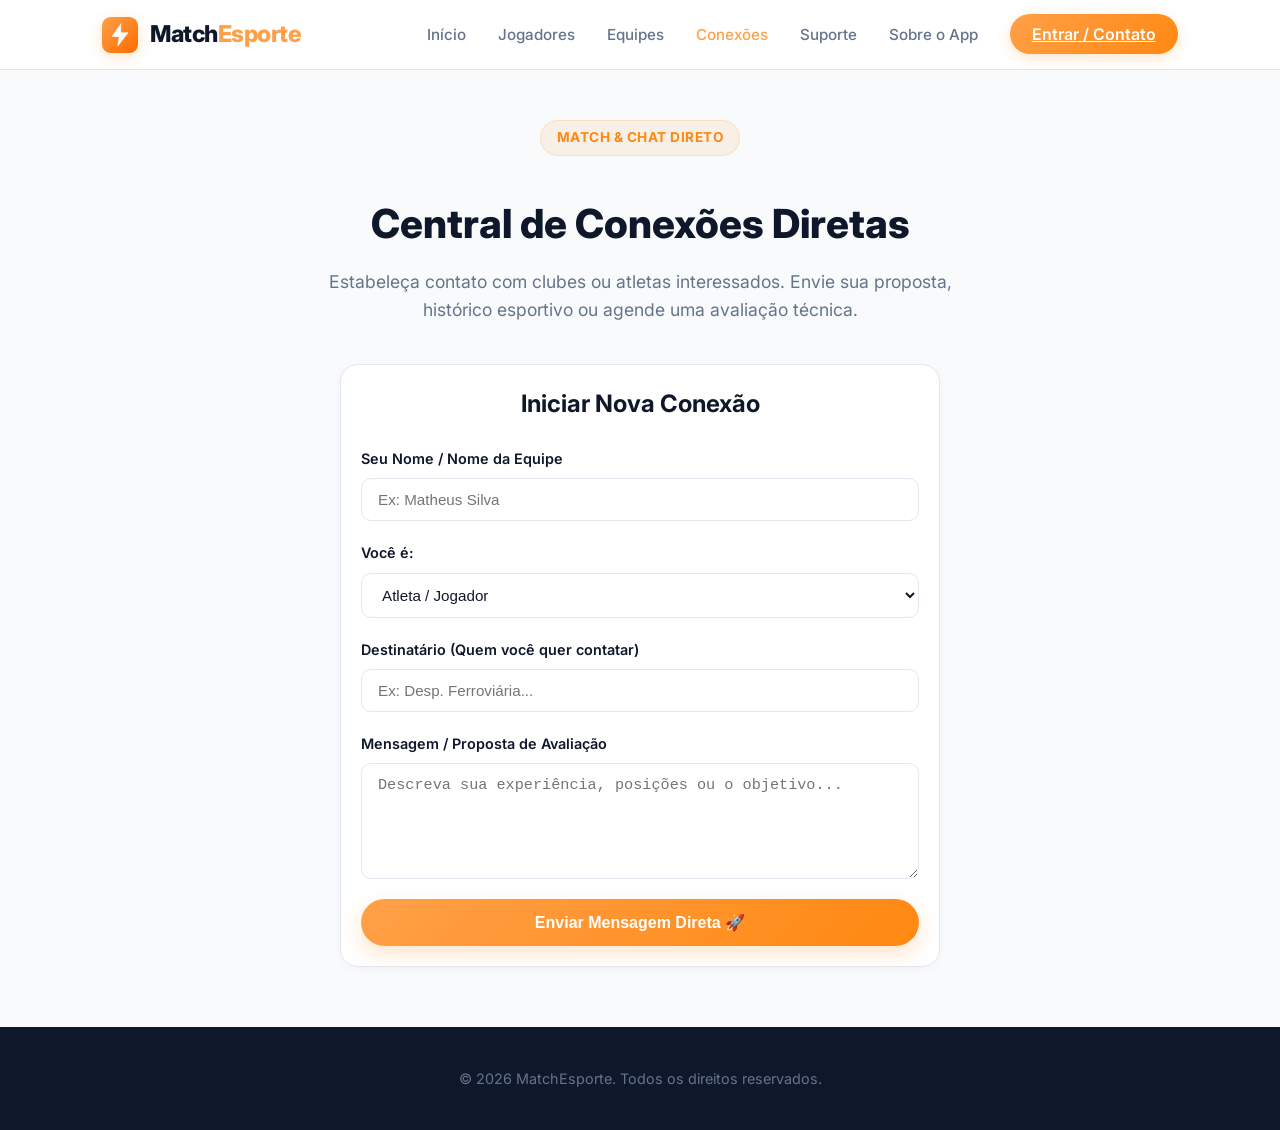
==== commit 19189eeb: "Add files via upload" ====
--- a/conexoes.html
+++ b/conexoes.html
@@ -1,20 +1,26 @@
+
 <!DOCTYPE html>
 <html lang="pt-BR">
+
 <head>
     <meta charset="UTF-8">
     <meta name="viewport" content="width=device-width, initial-scale=1.0">
+
     <title>MatchEsporte - Conexões Diretas</title>
-    <!-- Google Fonts -->
+
     <link href="https://fonts.googleapis.com/css2?family=Inter:wght@300;400;500;600;700;800&display=swap" rel="stylesheet">
+
     <link rel="stylesheet" href="style.css">
+
+    <script src="matchesporte.js" defer></script>
+
     <style>
-        /* Estilo para garantir que placeholders longos ajustem e coloquem reticências no mobile */
         .search-input {
             text-overflow: ellipsis;
             white-space: nowrap;
             overflow: hidden;
         }
-        /* Para telas maiores permitir quebra se necessário, mas no mobile previne corte feio */
+
         @media (max-width: 600px) {
             .search-input::placeholder {
                 font-size: 13px;
@@ -22,10 +28,11 @@
         }
     </style>
 </head>
+
 <body>
 
-    <!-- CABEÇALHO / NAVBAR -->
     <header class="navbar">
+
         <a href="home.html" class="logo-brand">
             <svg class="logo-icon-svg" viewBox="0 0 100 100" fill="none" xmlns="http://www.w3.org/2000/svg">
                 <rect width="100" height="100" rx="24" fill="url(#logo-grad)"/>
@@ -37,10 +44,11 @@
                     </linearGradient>
                 </defs>
             </svg>
+
             <div class="logo">Match<span>Esporte</span></div>
         </a>
-        
-        <button class="menu-toggle" id="mobile-menu-btn" aria-label="Abrir Menu">
+
+        <button class="menu-toggle" id="mobile-menu-btn" aria-label="Abrir Menu" aria-expanded="false">
             <span></span>
             <span></span>
             <span></span>
@@ -48,7 +56,7 @@
 
         <nav id="nav-menu">
             <ul>
-                <li><a href="home.html" class="active">Início</a></li>
+                <li><a href="home.html">Início</a></li>
                 <li><a href="jogadores.html">Jogadores</a></li>
                 <li><a href="equipes.html">Equipes</a></li>
                 <li><a href="conexoes.html">Conexões</a></li>
@@ -57,27 +65,48 @@
                 <li><a href="contato.html" class="btn-nav">Entrar / Contato</a></li>
             </ul>
         </nav>
+
     </header>
 
-    <!-- CONTEÚDO PRINCIPAL: CONEXÕES DIRETAS -->
     <main class="main-content-page">
+
         <section class="page-header-section">
             <span class="badge">Match & Chat Direto</span>
+
             <h1>Central de Conexões Diretas</h1>
-            <p>Estabeleça contato direto com clubes ou atletas interessados. Envie sua proposta, histórico esportivo ou agende uma avaliação técnica.</p>
+
+            <p>
+                Estabeleça contato com clubes ou atletas interessados.
+                Envie sua proposta, histórico esportivo ou agende
+                uma avaliação técnica.
+            </p>
         </section>
 
         <div class="connection-container">
+
             <div class="connection-card-form">
+
                 <h2>Iniciar Nova Conexão</h2>
-                <form onsubmit="event.preventDefault(); alert('Solicitação enviada com sucesso! O clube ou atleta responderá em breve.');">
+
+                <form>
+
                     <div class="form-group">
-                        <label for="seu-nome">Seu Nome / Nome da Equipe</label>
-                        <input type="text" id="seu-nome" placeholder="Ex: Matheus Silva" required class="search-input">
+                        <label for="seu-nome">
+                            Seu Nome / Nome da Equipe
+                        </label>
+
+                        <input
+                            type="text"
+                            id="seu-nome"
+                            placeholder="Ex: Matheus Silva"
+                            required
+                            class="search-input"
+                        >
                     </div>
 
                     <div class="form-group">
                         <label for="tipo-perfil">Você é:</label>
+
                         <select id="tipo-perfil" class="filter-select" required>
                             <option value="atleta">Atleta / Jogador</option>
                             <option value="clube">Clube / Olheiro / Equipe</option>
@@ -85,33 +114,49 @@
                     </div>
 
                     <div class="form-group">
-                        <label for="destinatario">Destinatário (Quem você quer contatar)</label>
-                        <!-- Exemplo otimizado e curto com reticências automáticas para não estourar no mobile -->
-                        <input type="text" id="destinatario" placeholder="Ex: Desp. Ferroviária..." required class="search-input">
+                        <label for="destinatario">
+                            Destinatário (Quem você quer contatar)
+                        </label>
+
+                        <input
+                            type="text"
+                            id="destinatario"
+                            placeholder="Ex: Desp. Ferroviária..."
+                            required
+                            class="search-input"
+                        >
                     </div>
 
                     <div class="form-group">
-                        <label for="mensagem">Mensagem / Proposta de Avaliação</label>
-                        <textarea id="mensagem" rows="5" placeholder="Descreva sua experiência, posições ou o objetivo..." class="search-input" required style="resize: vertical;"></textarea>
+                        <label for="mensagem">
+                            Mensagem / Proposta de Avaliação
+                        </label>
+
+                        <textarea
+                            id="mensagem"
+                            rows="5"
+                            placeholder="Descreva sua experiência, posições ou o objetivo..."
+                            class="search-input"
+                            required
+                            style="resize: vertical;"
+                        ></textarea>
                     </div>
 
-                    <button type="submit" class="btn-primary btn-full">Enviar Mensagem Direta 🚀</button>
+                    <button type="submit" class="btn-primary btn-full">
+                        Enviar Mensagem Direta 🚀
+                    </button>
+
                 </form>
+
             </div>
+
         </div>
+
     </main>
 
-    <!-- RODAPÉ -->
     <footer class="footer">
         <p>&copy; 2026 MatchEsporte. Todos os direitos reservados.</p>
     </footer>
-
-    <button class="menu-toggle" id="mobile-menu-btn" aria-label="Abrir Menu">
-  <span></span>
-  <span></span>
-  <span></span>
-</button>
-
-    
+    <script src="matchesporte.js" defer></script>
 </body>
 </html>
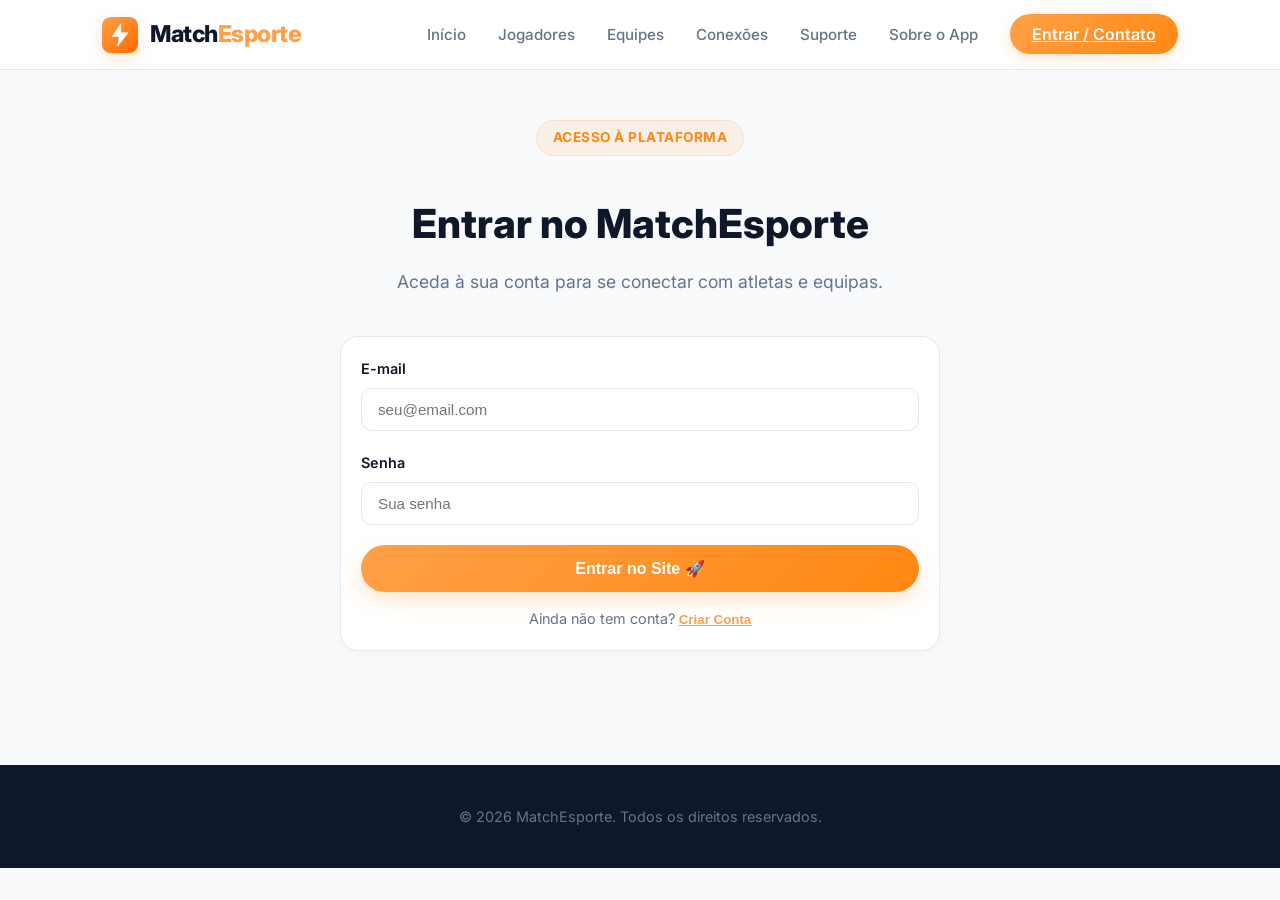
==== commit 7a078ecf: "Add files via upload" ====
--- a/conexoes.html
+++ b/conexoes.html
@@ -27,6 +27,8 @@
             }
         }
     </style>
+
+    <link rel="icon" type="image/png" href="Captura de tela 2026-10-07 155030.png">
 </head>
 
 <body>
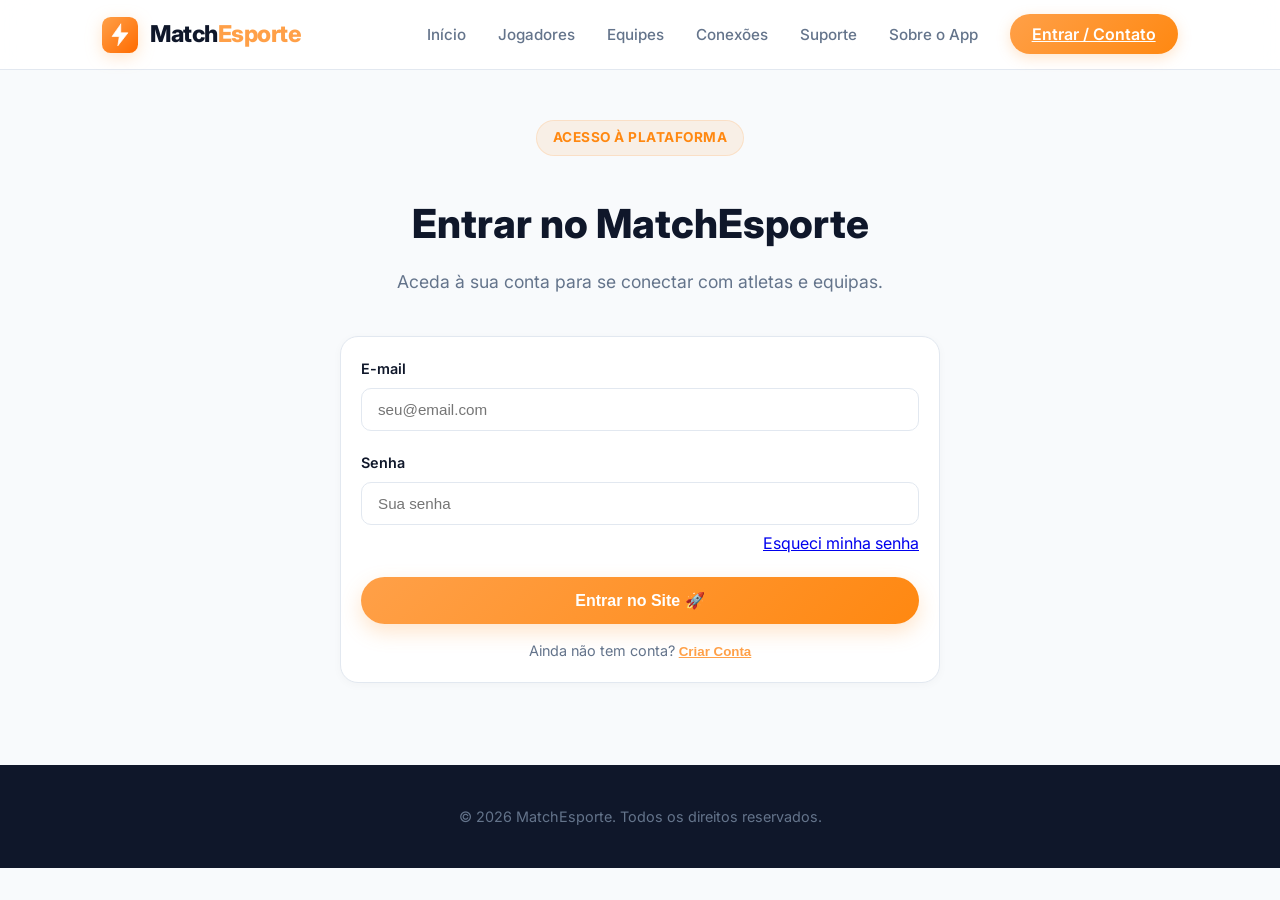
==== commit e2db165e: "Add files via upload" ====
--- a/conexoes.html
+++ b/conexoes.html
@@ -6,7 +6,7 @@
     <meta charset="UTF-8">
     <meta name="viewport" content="width=device-width, initial-scale=1.0">
 
-    <title>MatchEsporte - Conexões Diretas</title>
+    <title>MatchEsporte - Conexões</title>
 
     <link href="https://fonts.googleapis.com/css2?family=Inter:wght@300;400;500;600;700;800&display=swap" rel="stylesheet">
 
